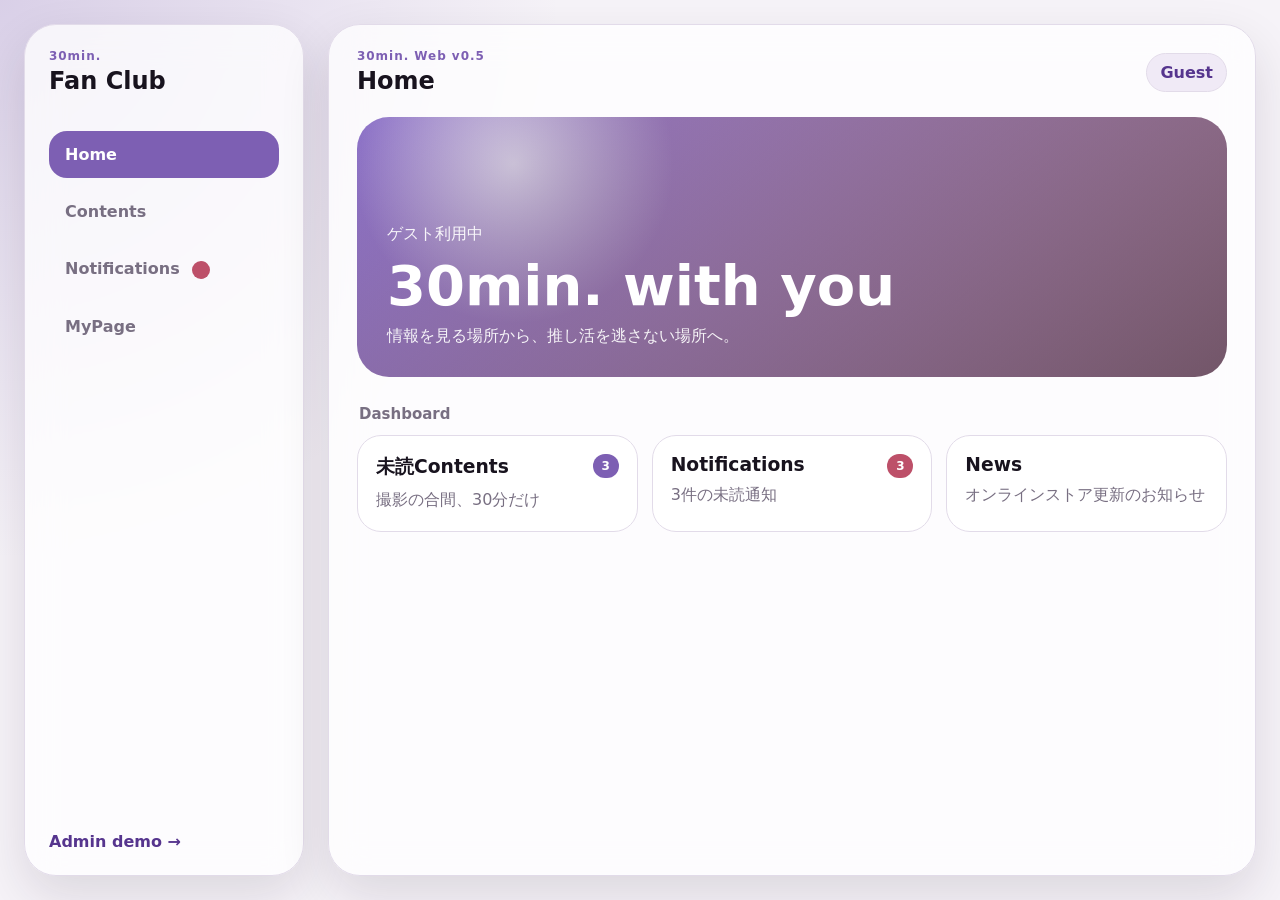
==== index.html @ 9b10fd30 "Add files via upload" ====
<!DOCTYPE html>
<html lang="ja">
<head>
  <meta charset="UTF-8" />
  <meta name="viewport" content="width=device-width, initial-scale=1.0" />
  <title>30min. Web v0.5</title>
  <link rel="stylesheet" href="css/style.css" />
</head>
<body>
  <div class="site-shell">
    <aside class="sidebar">
      <div class="brand"><p>30min.</p><h1>Fan Club</h1></div>
      <nav class="desktop-nav">
        <button class="nav-item active" data-tab="home">Home</button>
        <button class="nav-item" data-tab="contents">Contents</button>
        <button class="nav-item" data-tab="notifications">Notifications <span id="desktopBadge" class="badge-dot hidden"></span></button>
        <button class="nav-item" data-tab="mypage">MyPage</button>
      </nav>
      <a class="admin-link" href="admin.html">Admin demo →</a>
    </aside>
    <main class="main-panel">
      <header class="topbar"><div><p class="eyebrow">30min. Web v0.5</p><h2 id="pageTitle">Home</h2></div><div id="memberStatus" class="status-pill">Guest</div></header>
      <section id="app" class="content-area"></section>
    </main>
    <nav class="mobile-tabbar">
      <button class="mobile-tab active" data-tab="home">Home</button>
      <button class="mobile-tab" data-tab="contents">Contents</button>
      <button class="mobile-tab" data-tab="notifications">Notify <span id="mobileBadge" class="badge-dot hidden"></span></button>
      <button class="mobile-tab" data-tab="mypage">MyPage</button>
    </nav>
  </div>
  <script src="data/dummy-data.js"></script>
  <script src="js/app.js"></script>
</body>
</html>
---- css/style.css ----
:root{--bg:#f6f3f8;--surface:#fff;--soft:#f0eaf6;--text:#18131e;--muted:#786f82;--line:#e2dbe9;--accent:#7d5fb3;--accent-strong:#56358e;--danger:#bd5069;--ok:#3f8a68;--shadow:0 20px 50px rgba(31,20,45,.12)}@media(prefers-color-scheme:dark){:root{--bg:#130f18;--surface:#211a29;--soft:#2c2436;--text:#f5edf9;--muted:#b9afc2;--line:#3d3349;--accent:#b99af2;--accent-strong:#d8c8ff;--shadow:0 20px 50px rgba(0,0,0,.32)}}*{box-sizing:border-box}body{margin:0;min-height:100vh;background:radial-gradient(circle at top left,rgba(125,95,179,.24),transparent 35rem),var(--bg);color:var(--text);font-family:system-ui,-apple-system,BlinkMacSystemFont,"Segoe UI",sans-serif}button,input,textarea,select{font:inherit}button{cursor:pointer}a{color:inherit}.site-shell{min-height:100vh;display:grid;grid-template-columns:280px 1fr;gap:24px;padding:24px}.sidebar,.main-panel,.panel,.admin-header{background:rgba(255,255,255,.76);border:1px solid var(--line);box-shadow:var(--shadow);backdrop-filter:blur(18px)}@media(prefers-color-scheme:dark){.sidebar,.main-panel,.panel,.admin-header{background:rgba(33,26,41,.8)}}.sidebar{border-radius:32px;padding:24px;display:flex;flex-direction:column;position:sticky;top:24px;height:calc(100vh - 48px)}.brand p,.eyebrow{margin:0 0 4px;color:var(--accent);letter-spacing:.08em;font-size:12px;font-weight:900}.brand h1,.topbar h2,.admin-header h1{margin:0}.desktop-nav{display:grid;gap:10px;margin-top:36px}.nav-item{border:0;border-radius:18px;padding:14px 16px;background:transparent;color:var(--muted);text-align:left;font-weight:900}.nav-item.active{background:var(--accent);color:white}.admin-link{margin-top:auto;color:var(--accent-strong);font-weight:900;text-decoration:none}.main-panel{border-radius:32px;overflow:hidden;min-width:0}.topbar{padding:24px 28px 14px;display:flex;align-items:center;justify-content:space-between;gap:16px}.content-area{padding:8px 28px 40px}.status-pill,.chip,.badge,.small-pill{display:inline-flex;align-items:center;justify-content:center;border-radius:999px;font-weight:900}.status-pill{padding:9px 13px;background:var(--soft);color:var(--accent-strong);border:1px solid var(--line)}.hero{min-height:260px;border-radius:32px;padding:30px;display:flex;flex-direction:column;justify-content:flex-end;background:linear-gradient(145deg,rgba(20,14,30,.02),rgba(20,14,30,.58)),radial-gradient(circle at 18% 18%,rgba(255,255,255,.7),transparent 10rem),linear-gradient(135deg,#8d72cb,#f4b8cf);color:#fff}.hero h2{font-size:clamp(32px,5vw,56px);margin:8px 0}.hero p{margin:0;opacity:.92}.section-title{margin:28px 2px 12px;color:var(--muted);font-size:15px;font-weight:900}.card-grid{display:grid;gap:14px}.home-grid{grid-template-columns:repeat(3,minmax(0,1fr))}.card{background:var(--surface);border:1px solid var(--line);border-radius:24px;padding:18px}.card.clickable:active{transform:scale(.99)}.card-row{display:flex;justify-content:space-between;gap:12px}.card h3{margin:0 0 8px}.card p,.muted{margin:0;color:var(--muted);line-height:1.55}.badge{background:var(--accent);color:white;min-width:26px;height:24px;padding:0 8px;font-size:12px}.badge.danger{background:var(--danger)}.badge.ok{background:var(--ok)}.badge-dot{display:inline-block;min-width:18px;height:18px;border-radius:999px;background:var(--danger);margin-left:7px;vertical-align:middle}.chip-row{display:flex;flex-wrap:wrap;gap:8px;margin:8px 0 18px}.chip{border:1px solid var(--line);background:var(--surface);color:var(--muted);padding:8px 12px}.chip.active{background:var(--accent);color:#fff;border-color:var(--accent)}.month-heading{margin:24px 2px 10px;color:var(--accent-strong);font-weight:900}.meta{display:flex;gap:7px;flex-wrap:wrap;color:var(--muted);font-size:13px;margin-top:8px}.detail-layout{display:grid;grid-template-columns:1fr 340px;gap:18px;align-items:start}.detail-media{height:220px;border-radius:28px;background:radial-gradient(circle at 70% 20%,rgba(255,255,255,.65),transparent 8rem),linear-gradient(135deg,#7756b0,#f2a9c3);margin:16px 0}.back-btn,.primary-btn,.ghost-btn{border:0;border-radius:16px;padding:12px 15px;font-weight:900}.back-btn,.ghost-btn{background:var(--soft);color:var(--accent-strong)}.primary-btn{background:var(--accent);color:white}textarea,input,select{width:100%;border:1px solid var(--line);border-radius:16px;padding:13px;background:var(--surface);color:var(--text)}textarea{min-height:120px;resize:vertical}.reaction-box{display:grid;gap:10px}.thanks{border-radius:20px;padding:14px;background:rgba(63,138,104,.12);color:var(--ok);font-weight:900;text-align:center}.hidden{display:none!important}.mobile-tabbar{display:none}.admin-shell{min-height:100vh;padding:24px}.admin-header{border-radius:28px;padding:22px 26px;display:flex;justify-content:space-between;gap:16px;align-items:center}.admin-grid{margin-top:20px;display:grid;grid-template-columns:380px 1fr;gap:18px}.panel{border-radius:28px;padding:22px}.panel.wide{grid-column:1/-1}.form-grid,.list{display:grid;gap:10px}.small-pill{background:var(--soft);color:var(--accent-strong);padding:6px 10px;font-size:12px}@media(max-width:820px){.site-shell{display:block;padding:0;min-height:100dvh}.sidebar{display:none}.main-panel{min-height:100dvh;border-radius:0;border:0;box-shadow:none;background:transparent}.topbar{padding:18px 18px 8px}.content-area{padding:8px 18px 104px}.hero{min-height:190px;padding:22px}.home-grid{grid-template-columns:1fr}.detail-layout{grid-template-columns:1fr}.mobile-tabbar{position:fixed;display:grid;grid-template-columns:repeat(4,1fr);left:10px;right:10px;bottom:max(10px,env(safe-area-inset-bottom));gap:6px;padding:9px;background:rgba(255,255,255,.78);border:1px solid var(--line);border-radius:24px;backdrop-filter:blur(18px);z-index:20}@media(prefers-color-scheme:dark){.mobile-tabbar{background:rgba(33,26,41,.82)}}.mobile-tab{position:relative;border:0;border-radius:17px;min-height:54px;background:transparent;color:var(--muted);font-size:11px;font-weight:900}.mobile-tab.active{background:var(--accent);color:white}.admin-shell{padding:14px}.admin-header{border-radius:22px}.admin-grid{grid-template-columns:1fr}}
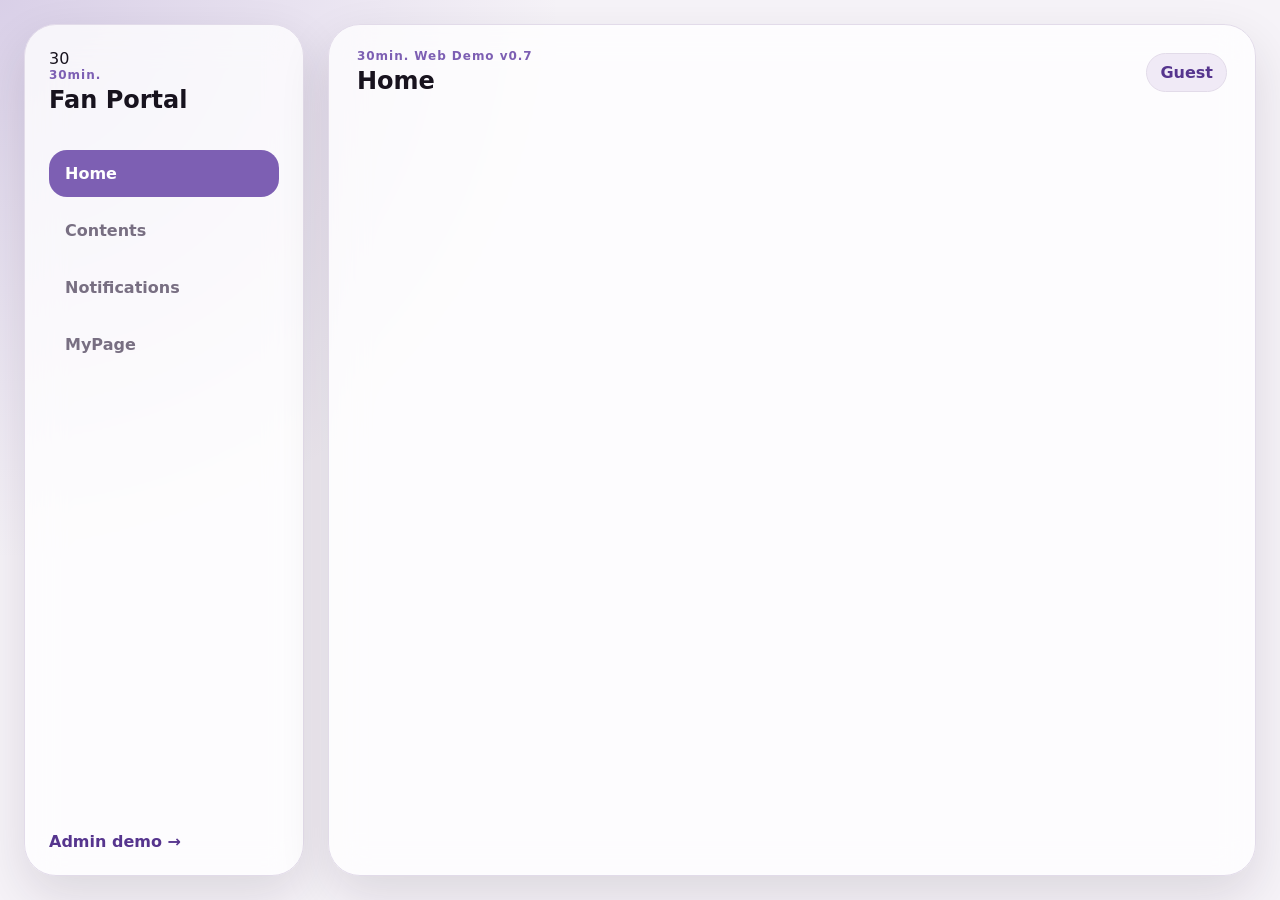
==== commit a4bb62e4: "Add files via upload" ====
--- a/index.html
+++ b/index.html
@@ -1,35 +1,29 @@
-<!DOCTYPE html>
+<!doctype html>
 <html lang="ja">
 <head>
-  <meta charset="UTF-8" />
-  <meta name="viewport" content="width=device-width, initial-scale=1.0" />
-  <title>30min. Web v0.5</title>
-  <link rel="stylesheet" href="css/style.css" />
+  <meta charset="utf-8">
+  <meta name="viewport" content="width=device-width, initial-scale=1, viewport-fit=cover">
+  <title>30min. Web Demo v0.7</title>
+  <link rel="stylesheet" href="./css/style.css">
 </head>
 <body>
   <div class="site-shell">
     <aside class="sidebar">
-      <div class="brand"><p>30min.</p><h1>Fan Club</h1></div>
-      <nav class="desktop-nav">
+      <div class="brand"><div class="brand-mark">30</div><div><p>30min.</p><h1>Fan Portal</h1></div></div>
+      <nav class="desktop-nav" aria-label="Desktop navigation">
         <button class="nav-item active" data-tab="home">Home</button>
-        <button class="nav-item" data-tab="contents">Contents</button>
-        <button class="nav-item" data-tab="notifications">Notifications <span id="desktopBadge" class="badge-dot hidden"></span></button>
+        <div class="nav-menu-wrap"><button class="nav-item" id="desktopContentsBtn" type="button">Contents</button><div class="contents-popover hidden" id="desktopContentsMenu"><button data-content-category="Blog">Blog</button><button data-content-category="Photo">Photo</button><button data-content-category="Movie">Movie</button><button data-content-category="Goods">Goods</button></div></div>
+        <button class="nav-item" data-tab="notifications">Notifications <span class="badge-dot hidden" id="desktopBadge"></span></button>
         <button class="nav-item" data-tab="mypage">MyPage</button>
       </nav>
-      <a class="admin-link" href="admin.html">Admin demo →</a>
+      <a class="admin-link" href="./admin.html">Admin demo →</a>
     </aside>
     <main class="main-panel">
-      <header class="topbar"><div><p class="eyebrow">30min. Web v0.5</p><h2 id="pageTitle">Home</h2></div><div id="memberStatus" class="status-pill">Guest</div></header>
+      <header class="topbar"><div><p class="eyebrow">30min. Web Demo v0.7</p><h2 id="pageTitle">Home</h2></div><div class="topbar-actions"><div class="demo-switcher"><button id="demoSwitcherBtn" class="status-pill" type="button">Guest</button><div id="demoSwitcherMenu" class="demo-menu hidden"><button data-status="guest">Guest</button><button data-status="member">Member</button><button data-status="expired">Expired</button><button data-status="logout">Loginへ戻る</button></div></div></div></header>
       <section id="app" class="content-area"></section>
     </main>
-    <nav class="mobile-tabbar">
-      <button class="mobile-tab active" data-tab="home">Home</button>
-      <button class="mobile-tab" data-tab="contents">Contents</button>
-      <button class="mobile-tab" data-tab="notifications">Notify <span id="mobileBadge" class="badge-dot hidden"></span></button>
-      <button class="mobile-tab" data-tab="mypage">MyPage</button>
-    </nav>
+    <nav class="mobile-tabbar" aria-label="Mobile navigation"><button class="mobile-tab active" data-tab="home">Home</button><div class="mobile-content-wrap"><button class="mobile-tab" id="mobileContentsBtn" type="button">Contents</button><div class="mobile-content-menu hidden" id="mobileContentsMenu"><button data-content-category="Blog">Blog</button><button data-content-category="Photo">Photo</button><button data-content-category="Movie">Movie</button><button data-content-category="Goods">Goods</button></div></div><button class="mobile-tab" data-tab="notifications">Notify <span class="badge-dot hidden" id="mobileBadge"></span></button><button class="mobile-tab" data-tab="mypage">MyPage</button></nav>
   </div>
-  <script src="data/dummy-data.js"></script>
-  <script src="js/app.js"></script>
+  <script src="./data/dummy-data.js"></script><script src="./js/app.js"></script>
 </body>
-</html>
+</html>
